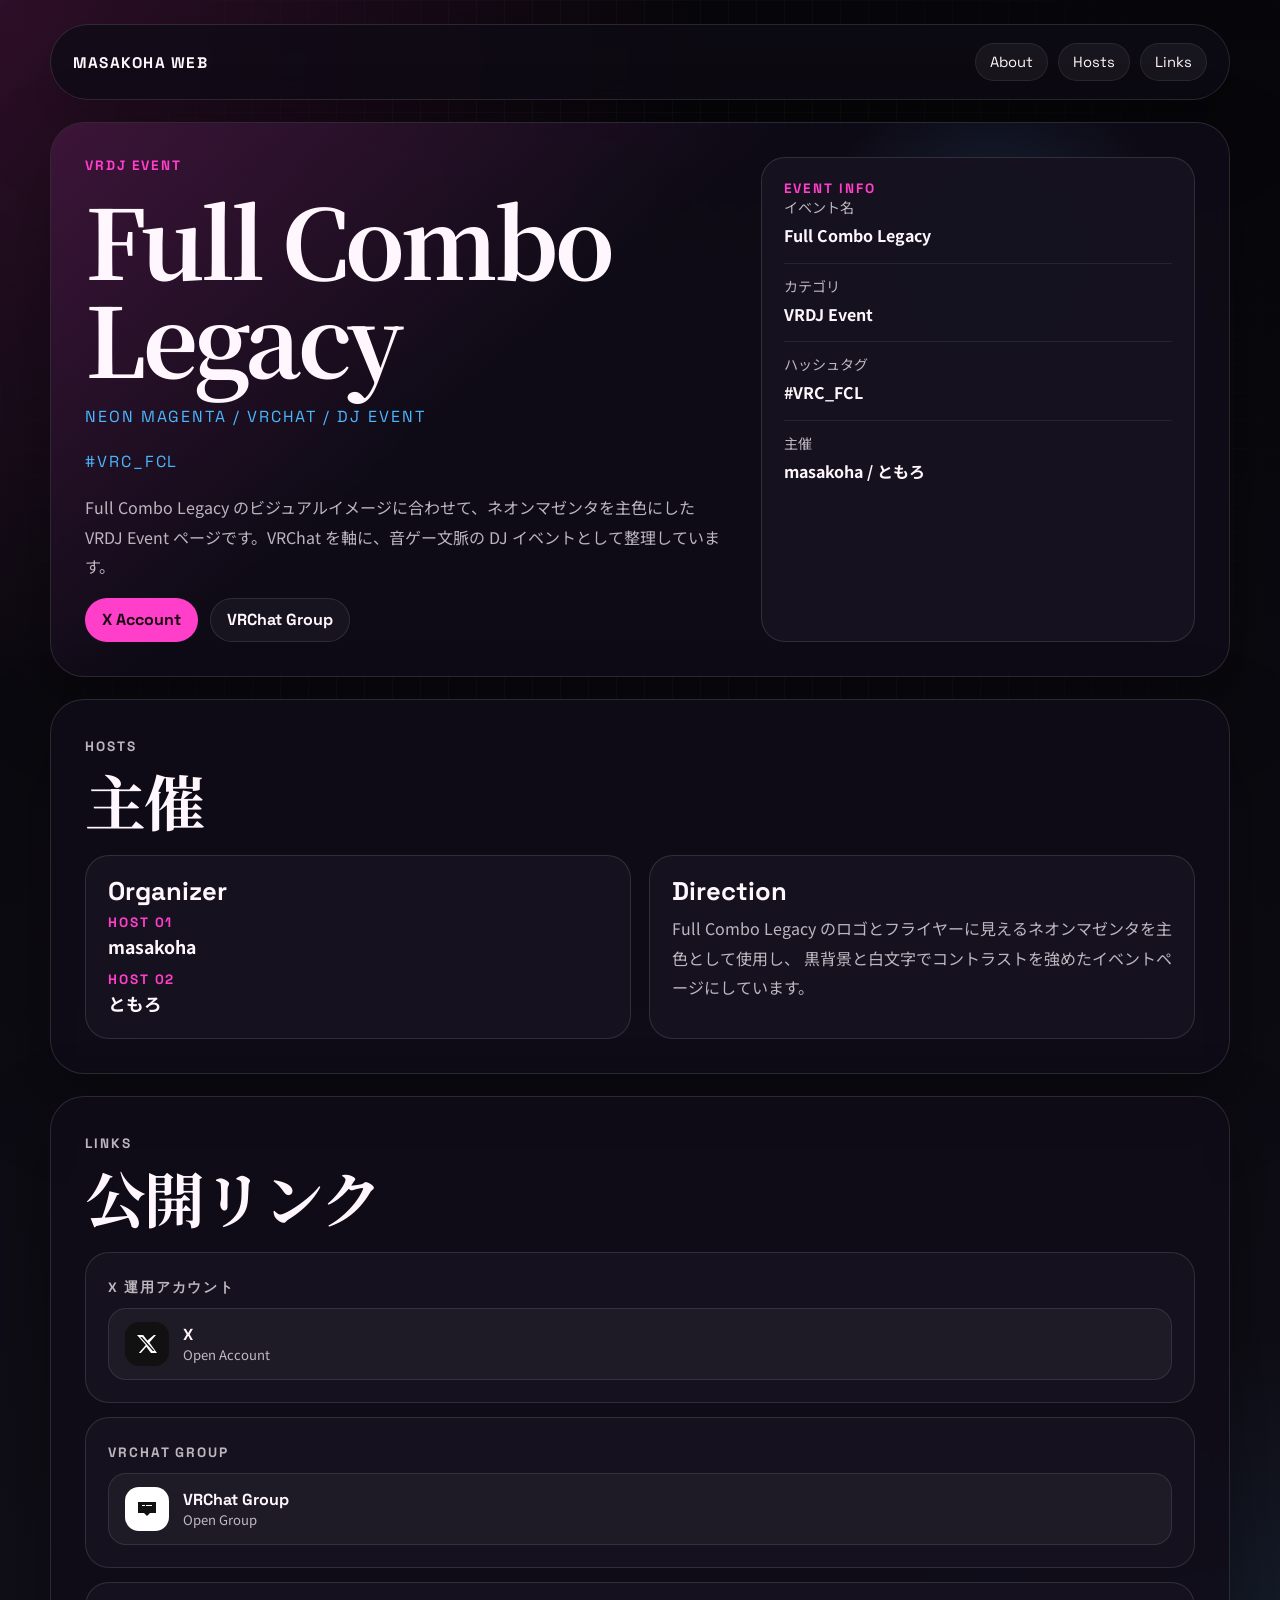
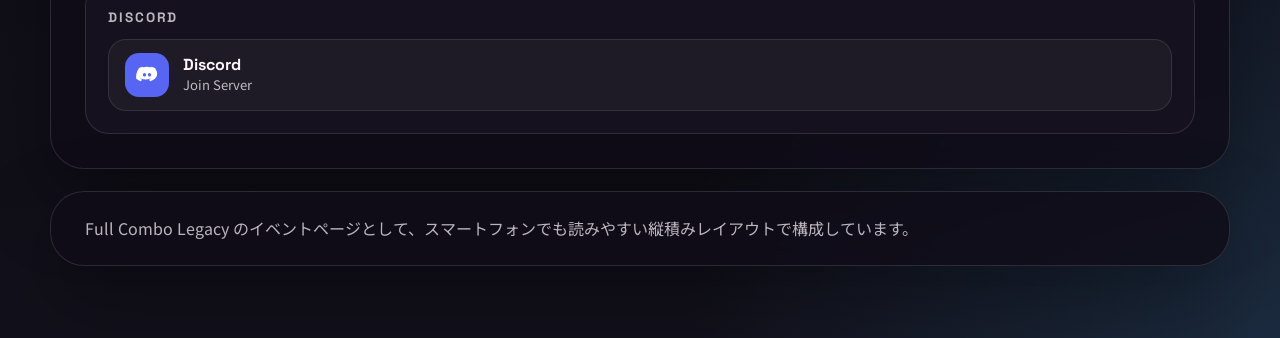
==== full-combo-legacy.html @ d2c26dcf "Polish link buttons and rename event page" ====
<!DOCTYPE html>
<html lang="ja">
  <head>
    <meta charset="UTF-8" />
    <meta name="viewport" content="width=device-width, initial-scale=1.0" />
    <title>VRDJ Event | Full Combo Legacy</title>
    <meta
      name="description"
      content="VRDJ Event / Full Combo Legacy の紹介ページ。X運用アカウント、VRChat Group、主催情報を掲載しています。"
    />
    <link rel="preconnect" href="https://fonts.googleapis.com" />
    <link rel="preconnect" href="https://fonts.gstatic.com" crossorigin />
    <link
      href="https://fonts.googleapis.com/css2?family=Space+Grotesk:wght@400;500;700&family=Noto+Serif+JP:wght@500;700&family=Noto+Sans+JP:wght@400;500;700&display=swap"
      rel="stylesheet"
    />
    <script>
      document.documentElement.classList.add("js-motion");
    </script>
    <link rel="stylesheet" href="./events.css" />
  </head>
  <body>
    <div class="page-shell">
      <header class="topbar reveal">
        <a class="brand" href="./index.html">Masakoha Web</a>
        <nav class="topnav" aria-label="Page navigation">
          <a href="#about">About</a>
          <a href="#hosts">Hosts</a>
          <a href="#links">Links</a>
        </nav>
      </header>

      <main>
        <section class="hero reveal" id="about">
          <div class="hero-copy">
            <p class="eyebrow">VRDJ Event</p>
            <h1>Full Combo<br />Legacy</h1>
            <p class="hero-subtitle">Neon Magenta / VRChat / DJ Event</p>
            <p class="hero-subtitle">#VRC_FCL</p>
            <p class="hero-text">
              Full Combo Legacy のビジュアルイメージに合わせて、ネオンマゼンタを主色にした
              VRDJ Event ページです。VRChat を軸に、音ゲー文脈の DJ イベントとして整理しています。
            </p>
            <div class="hero-actions">
              <a class="action-link primary" href="https://x.com/full_combo_leg" target="_blank" rel="noreferrer">
                X Account
              </a>
              <a
                class="action-link"
                href="https://vrchat.com/home/group/grp_78d74400-0587-4258-ba05-3bafa2296bab"
                target="_blank"
                rel="noreferrer"
              >
                VRChat Group
              </a>
            </div>
          </div>

          <aside class="hero-side">
            <article class="meta-card">
              <p class="meta-label">Event Info</p>
              <div class="meta-grid">
                <div class="meta-item">
                  <span>イベント名</span>
                  <strong>Full Combo Legacy</strong>
                </div>
                <div class="meta-item">
                  <span>カテゴリ</span>
                  <strong>VRDJ Event</strong>
                </div>
                <div class="meta-item">
                  <span>ハッシュタグ</span>
                  <strong>#VRC_FCL</strong>
                </div>
                <div class="meta-item">
                  <span>主催</span>
                  <strong>masakoha / ともろ</strong>
                </div>
              </div>
            </article>
          </aside>
        </section>

        <section class="section reveal" id="hosts">
          <div class="section-head">
            <p class="eyebrow">Hosts</p>
            <h2>主催</h2>
          </div>
          <div class="two-column">
            <article class="host-card">
              <h3>Organizer</h3>
              <ul class="host-list">
                <li>
                  <span class="list-label">Host 01</span>
                  <strong>masakoha</strong>
                </li>
                <li>
                  <span class="list-label">Host 02</span>
                  <strong>ともろ</strong>
                </li>
              </ul>
            </article>
            <article class="info-card">
              <h3>Direction</h3>
              <p>
                Full Combo Legacy のロゴとフライヤーに見えるネオンマゼンタを主色として使用し、
                黒背景と白文字でコントラストを強めたイベントページにしています。
              </p>
            </article>
          </div>
        </section>

        <section class="section reveal" id="links">
          <div class="section-head">
            <p class="eyebrow">Links</p>
            <h2>公開リンク</h2>
          </div>
            <div class="link-list">
              <article class="link-card">
                <p class="link-label">X 運用アカウント</p>
                <a class="service-button dark-button" href="https://x.com/full_combo_leg" target="_blank" rel="noreferrer">
                  <span class="service-mark logo-x" aria-hidden="true">
                    <svg viewBox="0 0 24 24"><path d="M18.9 3H21l-6.55 7.49L22 21h-6l-4.7-6.15L5.9 21H3.8l7-8.01L2 3h6.15l4.24 5.6L18.9 3zm-1.05 16h1.66L7.05 4.9H5.26L17.85 19z"/></svg>
                  </span>
                  <span class="service-copy"><strong>X</strong><span>Open Account</span></span>
                </a>
              </article>
              <article class="link-card">
                <p class="link-label">VRChat Group</p>
                <a
                  class="service-button dark-button"
                  href="https://vrchat.com/home/group/grp_78d74400-0587-4258-ba05-3bafa2296bab"
                  target="_blank"
                  rel="noreferrer"
                >
                  <span class="service-mark logo-vrchat" aria-hidden="true">
                    <svg viewBox="0 0 24 24"><path d="M3 5h18v11h-6l-3 3-3-3H3V5zm4 4h3V8H7zm4 0h6V8h-6z"/></svg>
                  </span>
                  <span class="service-copy"><strong>VRChat Group</strong><span>Open Group</span></span>
                </a>
              </article>
              <article class="link-card">
                <p class="link-label">Discord</p>
                <a class="service-button dark-button" href="https://discord.gg/qN9Nvzt9Uy" target="_blank" rel="noreferrer">
                  <span class="service-mark logo-discord" aria-hidden="true">
                    <svg viewBox="0 0 24 24"><path d="M20 5a16 16 0 0 0-4-1.25l-.2.4a13.8 13.8 0 0 1 3.3 1.2 11.8 11.8 0 0 0-3.8-1.15 14 14 0 0 0-6.6 0A11.8 11.8 0 0 0 4.9 5.35a13.8 13.8 0 0 1 3.3-1.2L8 3.75A16 16 0 0 0 4 5c-2.5 3.7-3.2 7.3-2.8 10.8A16.2 16.2 0 0 0 6 18.2l1-1.6a10.4 10.4 0 0 1-1.6-.8l.4-.3c3.1 1.45 6.5 1.45 9.5 0l.4.3a10.4 10.4 0 0 1-1.6.8l1 1.6a16.2 16.2 0 0 0 4.8-2.4C23.3 12.3 22.5 8.7 20 5zM9.5 13.5c-.9 0-1.6-.8-1.6-1.8s.7-1.8 1.6-1.8c.9 0 1.6.8 1.6 1.8s-.7 1.8-1.6 1.8zm5 0c-.9 0-1.6-.8-1.6-1.8s.7-1.8 1.6-1.8c.9 0 1.6.8 1.6 1.8s-.7 1.8-1.6 1.8z"/></svg>
                  </span>
                  <span class="service-copy"><strong>Discord</strong><span>Join Server</span></span>
                </a>
              </article>
            </div>
        </section>
      </main>

      <footer class="footer reveal">
        <p>Full Combo Legacy のイベントページとして、スマートフォンでも読みやすい縦積みレイアウトで構成しています。</p>
      </footer>
    </div>

    <script src="./script.js"></script>
  </body>
</html>
---- events.css ----
:root {
  --bg: #07060a;
  --bg-soft: #12101a;
  --surface: rgba(16, 13, 24, 0.84);
  --surface-strong: rgba(22, 18, 32, 0.96);
  --ink: #fff7fd;
  --muted: rgba(255, 247, 253, 0.72);
  --line: rgba(255, 255, 255, 0.12);
  --accent: #ff3ec9;
  --accent-soft: rgba(255, 62, 201, 0.16);
  --accent-second: #4ab8ff;
  --shadow: 0 30px 80px rgba(0, 0, 0, 0.35);
  --radius-xl: 34px;
  --radius-lg: 24px;
  --radius-md: 16px;
}

body.sync-theme {
  --bg: #0b0b10;
  --bg-soft: #15151d;
  --surface: rgba(22, 22, 30, 0.86);
  --surface-strong: rgba(28, 28, 38, 0.96);
  --ink: #fffdfd;
  --muted: rgba(255, 253, 253, 0.74);
  --line: rgba(255, 255, 255, 0.1);
  --accent: #7b7dff;
  --accent-soft: rgba(123, 125, 255, 0.16);
  --accent-second: #5de6d2;
}

* {
  box-sizing: border-box;
}

html {
  scroll-behavior: smooth;
}

body {
  margin: 0;
  min-height: 100vh;
  font-family: "Noto Sans JP", sans-serif;
  color: var(--ink);
  background:
    radial-gradient(circle at top left, var(--accent-soft), transparent 30%),
    radial-gradient(circle at bottom right, color-mix(in srgb, var(--accent-second) 16%, transparent), transparent 26%),
    linear-gradient(180deg, var(--bg), var(--bg-soft));
}

body::before {
  content: "";
  position: fixed;
  inset: 0;
  background:
    linear-gradient(rgba(255, 255, 255, 0.03) 1px, transparent 1px),
    linear-gradient(90deg, rgba(255, 255, 255, 0.03) 1px, transparent 1px);
  background-size: 28px 28px;
  mask-image: radial-gradient(circle at center, black 48%, transparent 92%);
  pointer-events: none;
}

a {
  color: inherit;
}

.page-shell {
  width: min(1180px, calc(100% - 32px));
  margin: 0 auto;
  padding: 24px 0 72px;
}

.js-motion .reveal {
  opacity: 0;
  transform: translateY(28px);
  transition:
    opacity 700ms ease,
    transform 700ms ease;
}

.js-motion .reveal.is-visible {
  opacity: 1;
  transform: translateY(0);
}

.topbar,
.hero,
.section,
.footer {
  border: 1px solid var(--line);
  box-shadow: var(--shadow);
}

.topbar {
  display: flex;
  align-items: center;
  justify-content: space-between;
  gap: 16px;
  padding: 18px 22px;
  border-radius: 999px;
  background: rgba(14, 12, 21, 0.74);
  backdrop-filter: blur(14px);
}

.brand,
.topnav a,
.eyebrow,
.meta-label,
.link-label,
.list-label {
  font-family: "Space Grotesk", sans-serif;
}

.brand {
  text-decoration: none;
  font-size: 0.96rem;
  font-weight: 700;
  letter-spacing: 0.08em;
  text-transform: uppercase;
}

.topnav {
  display: flex;
  flex-wrap: wrap;
  gap: 10px;
}

.topnav a {
  display: inline-flex;
  align-items: center;
  min-height: 38px;
  padding: 8px 14px;
  border-radius: 999px;
  border: 1px solid rgba(255, 255, 255, 0.08);
  background: rgba(255, 255, 255, 0.05);
  text-decoration: none;
  font-size: 0.92rem;
}

main {
  margin-top: 22px;
  display: grid;
  gap: 22px;
}

.hero,
.section,
.footer {
  position: relative;
  overflow: hidden;
  padding: 34px;
  border-radius: var(--radius-xl);
  background: var(--surface);
  backdrop-filter: blur(10px);
}

.hero {
  display: grid;
  grid-template-columns: minmax(0, 1.2fr) minmax(300px, 0.8fr);
  gap: 24px;
}

.hero::before {
  content: "";
  position: absolute;
  inset: 0;
  background:
    linear-gradient(140deg, color-mix(in srgb, var(--accent) 18%, transparent), transparent 40%),
    radial-gradient(circle at 80% 25%, color-mix(in srgb, var(--accent-second) 16%, transparent), transparent 18%);
  pointer-events: none;
}

.hero-copy,
.hero-side {
  position: relative;
  z-index: 1;
}

.hero-copy {
  display: grid;
  gap: 16px;
  align-content: center;
}

.eyebrow,
.meta-label,
.link-label,
.list-label {
  margin: 0;
  color: var(--accent);
  font-size: 0.85rem;
  font-weight: 700;
  letter-spacing: 0.14em;
  text-transform: uppercase;
}

h1,
h2,
h3 {
  margin: 0;
  line-height: 1.02;
}

h1,
h2 {
  font-family: "Noto Serif JP", serif;
  font-weight: 700;
}

h3 {
  font-family: "Space Grotesk", sans-serif;
  font-weight: 700;
}

h1 {
  font-size: clamp(3rem, 9vw, 6rem);
  letter-spacing: -0.04em;
}

h2 {
  font-size: clamp(2rem, 4.8vw, 3.8rem);
  letter-spacing: -0.03em;
}

h3 {
  font-size: clamp(1.2rem, 2vw, 1.6rem);
}

.hero-subtitle,
.hero-text,
.meta-card strong,
.section p,
.link-card a,
.footer p,
.placeholder-text {
  margin: 0;
  line-height: 1.85;
}

.hero-subtitle {
  font-family: "Space Grotesk", sans-serif;
  font-size: 1rem;
  color: var(--accent-second);
  letter-spacing: 0.12em;
  text-transform: uppercase;
}

.hero-text,
.section p,
.footer p,
.placeholder-text {
  color: var(--muted);
}

.hero-side {
  display: grid;
  gap: 16px;
}

.meta-card,
.info-card,
.link-card,
.placeholder-card,
.host-card {
  padding: 22px;
  border-radius: var(--radius-lg);
  border: 1px solid var(--line);
  background: var(--surface-strong);
}

.meta-grid {
  display: grid;
  gap: 12px;
}

.meta-item {
  display: grid;
  gap: 4px;
  padding-top: 12px;
  border-top: 1px solid rgba(255, 255, 255, 0.08);
}

.meta-item:first-child {
  padding-top: 0;
  border-top: 0;
}

.meta-item span {
  color: var(--muted);
  font-size: 0.88rem;
}

.hero-actions {
  display: flex;
  flex-wrap: wrap;
  gap: 12px;
}

.action-link {
  display: inline-flex;
  align-items: center;
  justify-content: center;
  min-height: 44px;
  padding: 10px 16px;
  border-radius: 999px;
  border: 1px solid rgba(255, 255, 255, 0.1);
  background: rgba(255, 255, 255, 0.04);
  text-decoration: none;
  font-family: "Space Grotesk", sans-serif;
  font-weight: 700;
}

.action-link.primary {
  background: var(--accent);
  border-color: transparent;
  color: #180710;
}

.section {
  display: grid;
  gap: 24px;
}

.section-head {
  display: grid;
  gap: 10px;
}

.two-column {
  display: grid;
  grid-template-columns: repeat(2, minmax(0, 1fr));
  gap: 18px;
}

.info-card h3,
.host-card h3,
.placeholder-card h3 {
  margin-bottom: 10px;
}

.host-list {
  margin: 0;
  padding: 0;
  list-style: none;
  display: grid;
  gap: 12px;
}

.host-list li {
  display: grid;
  gap: 3px;
}

.host-list strong {
  font-size: 1.1rem;
}

.link-list {
  display: grid;
  gap: 14px;
}

.link-card {
  display: grid;
  gap: 8px;
}

.link-card a {
  text-decoration: none;
  color: var(--ink);
}

.service-button {
  display: inline-flex;
  align-items: center;
  gap: 14px;
  width: 100%;
  min-height: 72px;
  padding: 12px 16px;
  border-radius: 18px;
  border: 1px solid rgba(255, 255, 255, 0.1);
  background: rgba(255, 255, 255, 0.04);
  transition:
    transform 180ms ease,
    border-color 180ms ease,
    background-color 180ms ease;
}

.service-button:hover {
  transform: translateY(-2px);
  border-color: rgba(255, 255, 255, 0.18);
  background: rgba(255, 255, 255, 0.08);
}

.dark-button {
  color: var(--ink);
}

.service-mark {
  display: grid;
  place-items: center;
  width: 44px;
  height: 44px;
  border-radius: 14px;
  background: #fff;
  color: #111;
  flex: 0 0 auto;
}

.service-mark svg {
  width: 24px;
  height: 24px;
  fill: currentColor;
}

.service-copy {
  display: grid;
  gap: 2px;
}

.service-copy strong {
  font-family: "Space Grotesk", sans-serif;
  font-size: 1rem;
  line-height: 1.2;
}

.service-copy span {
  font-size: 0.82rem;
  color: var(--muted);
  line-height: 1.35;
}

.logo-x {
  background: #111;
  color: #fff;
}

.logo-discord {
  background: #5865f2;
  color: #fff;
}

.logo-vrchat {
  background: #ffffff;
  color: #111;
}

.sync-stack {
  display: grid;
  gap: 18px;
}

.placeholder-card {
  background:
    linear-gradient(145deg, rgba(123, 125, 255, 0.16), rgba(28, 28, 38, 0.96));
}

.footer {
  margin-top: 22px;
  padding-top: 22px;
  padding-bottom: 22px;
}

@media (max-width: 980px) {
  .page-shell {
    width: min(100% - 20px, 1180px);
    padding-top: 18px;
  }

  .hero,
  .two-column {
    grid-template-columns: 1fr;
  }
}

@media (max-width: 720px) {
  .topbar {
    flex-direction: column;
    align-items: stretch;
    border-radius: 26px;
  }

  .topnav {
    justify-content: space-between;
  }

  .topnav a {
    flex: 1 1 calc(33.333% - 8px);
    justify-content: center;
  }

  .hero,
  .section,
  .footer {
    padding: 24px 20px;
    border-radius: 24px;
  }

  h1 {
    font-size: clamp(2.6rem, 17vw, 4.4rem);
  }

  h2 {
    font-size: clamp(1.8rem, 10vw, 2.8rem);
  }

  .hero-actions {
    flex-direction: column;
  }

  .action-link {
    width: 100%;
  }
}
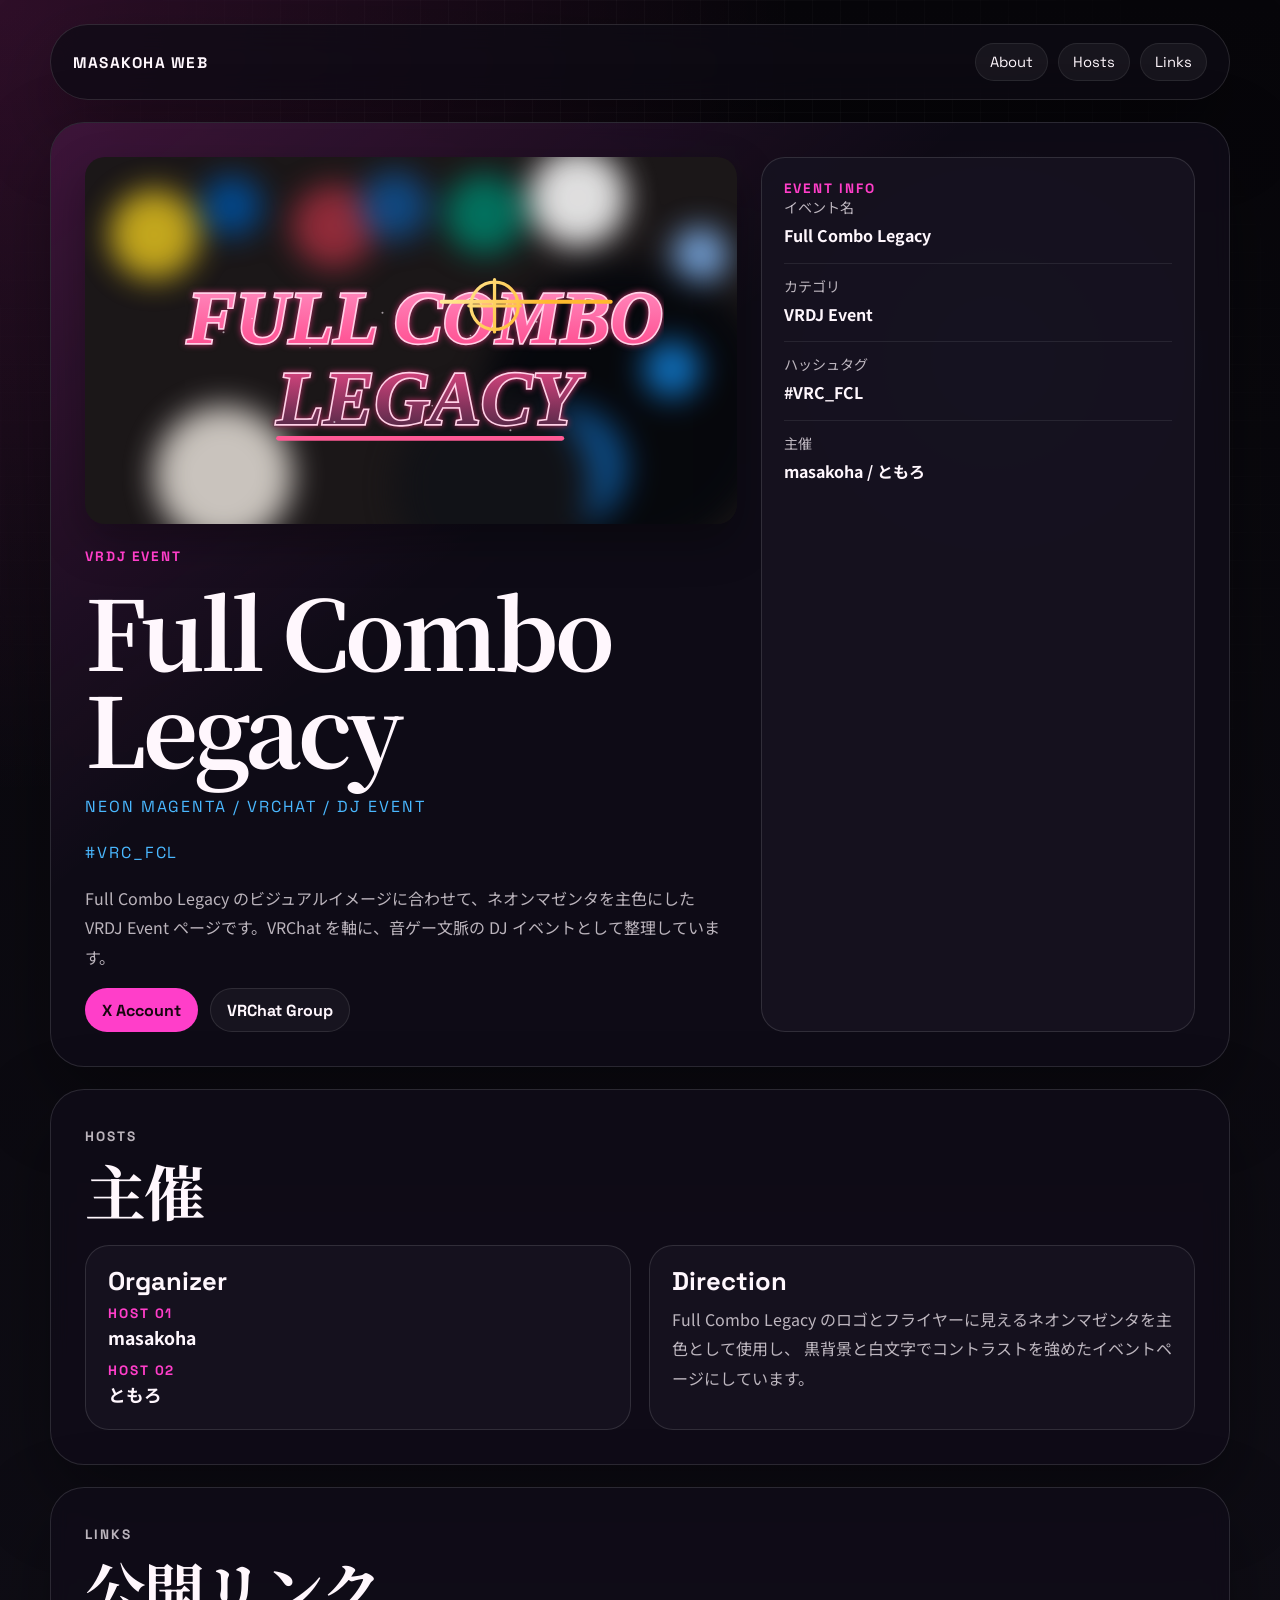
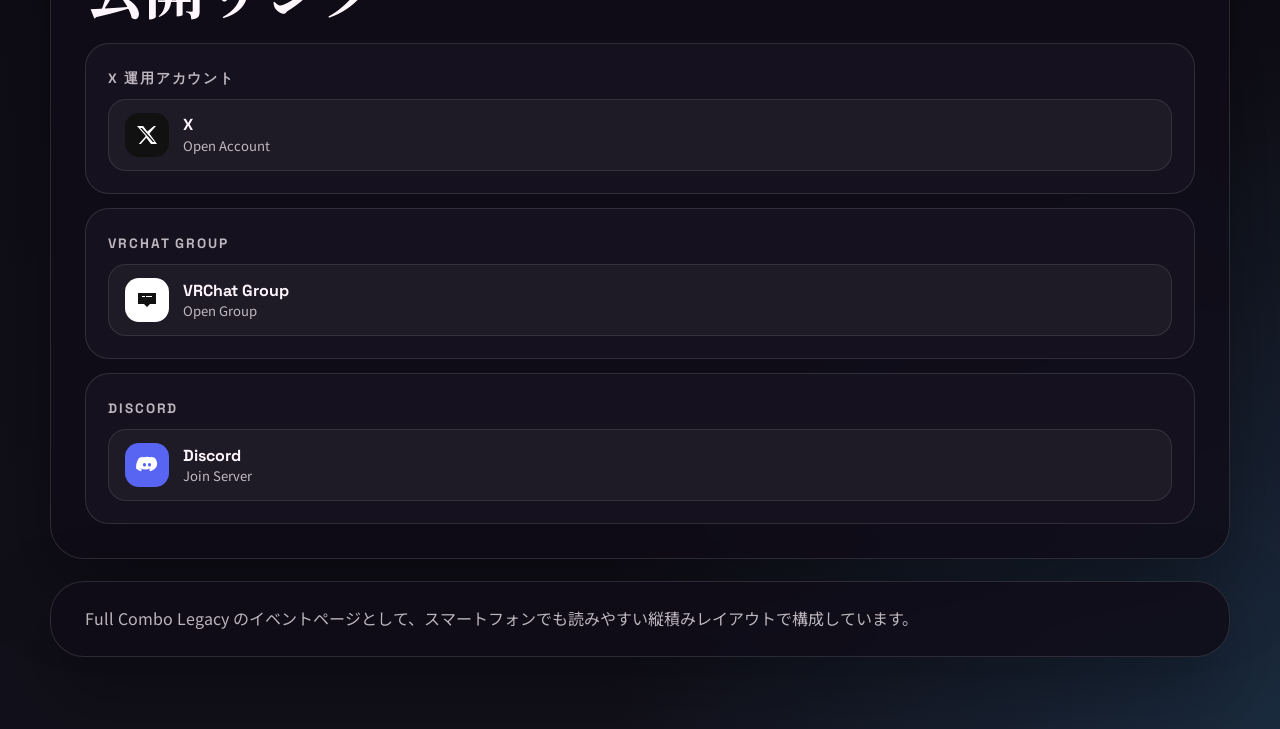
==== commit a2ef3026: "Add branded header assets and favicons" ====
--- a/full-combo-legacy.html
+++ b/full-combo-legacy.html
@@ -8,6 +8,7 @@
       name="description"
       content="VRDJ Event / Full Combo Legacy の紹介ページ。X運用アカウント、VRChat Group、主催情報を掲載しています。"
     />
+    <link rel="icon" type="image/svg+xml" href="./assets/masakoha-icon.svg" />
     <link rel="preconnect" href="https://fonts.googleapis.com" />
     <link rel="preconnect" href="https://fonts.gstatic.com" crossorigin />
     <link
@@ -33,6 +34,13 @@
       <main>
         <section class="hero reveal" id="about">
           <div class="hero-copy">
+            <div class="hero-banner-wrap">
+              <img
+                class="hero-banner"
+                src="./assets/full-combo-legacy-header.svg"
+                alt="Full Combo Legacy header image"
+              />
+            </div>
             <p class="eyebrow">VRDJ Event</p>
             <h1>Full Combo<br />Legacy</h1>
             <p class="hero-subtitle">Neon Magenta / VRChat / DJ Event</p>
--- a/events.css
+++ b/events.css
@@ -181,6 +181,18 @@
   align-content: center;
 }
 
+.hero-banner-wrap {
+  margin-bottom: 8px;
+}
+
+.hero-banner {
+  display: block;
+  width: min(100%, 720px);
+  height: auto;
+  border-radius: 20px;
+  box-shadow: 0 18px 44px rgba(0, 0, 0, 0.3);
+}
+
 .eyebrow,
 .meta-label,
 .link-label,
@@ -503,6 +515,11 @@
     font-size: clamp(1.8rem, 10vw, 2.8rem);
   }
 
+  .hero-banner {
+    width: 100%;
+    border-radius: 16px;
+  }
+
   .hero-actions {
     flex-direction: column;
   }
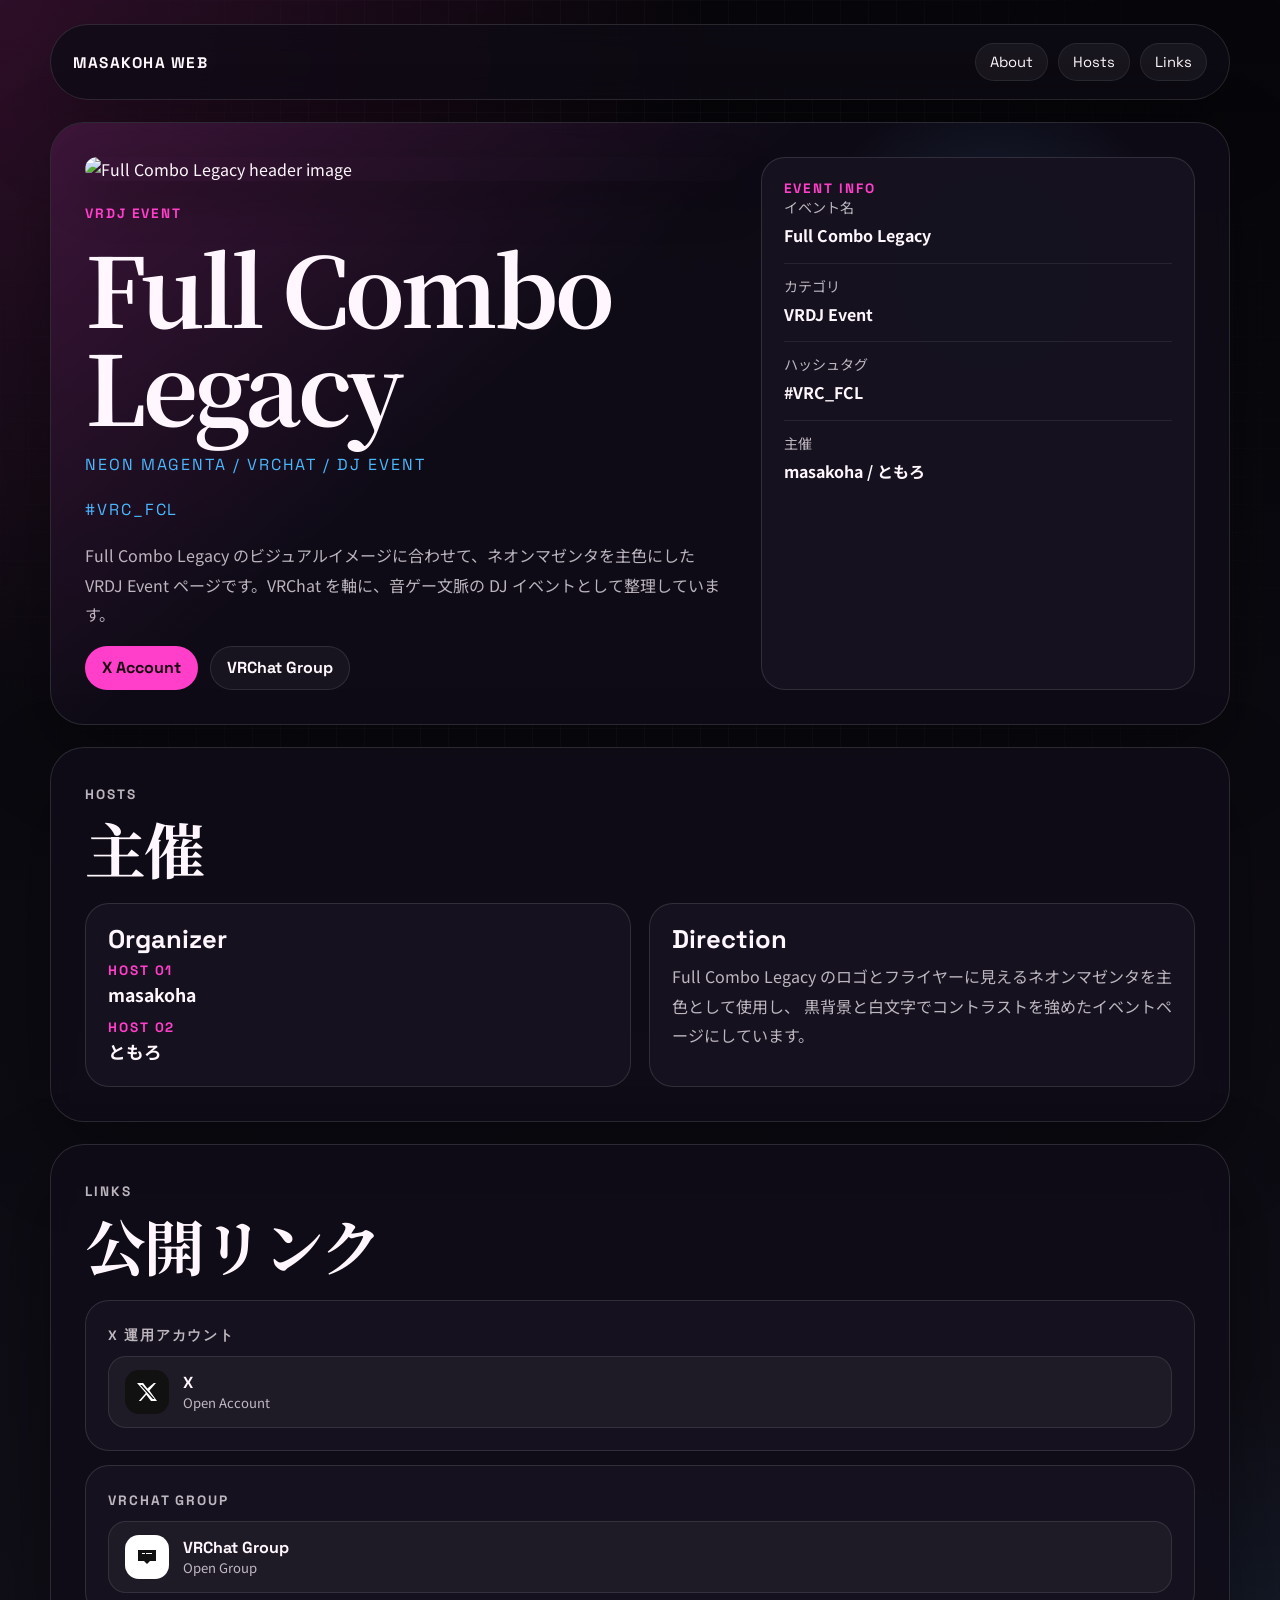
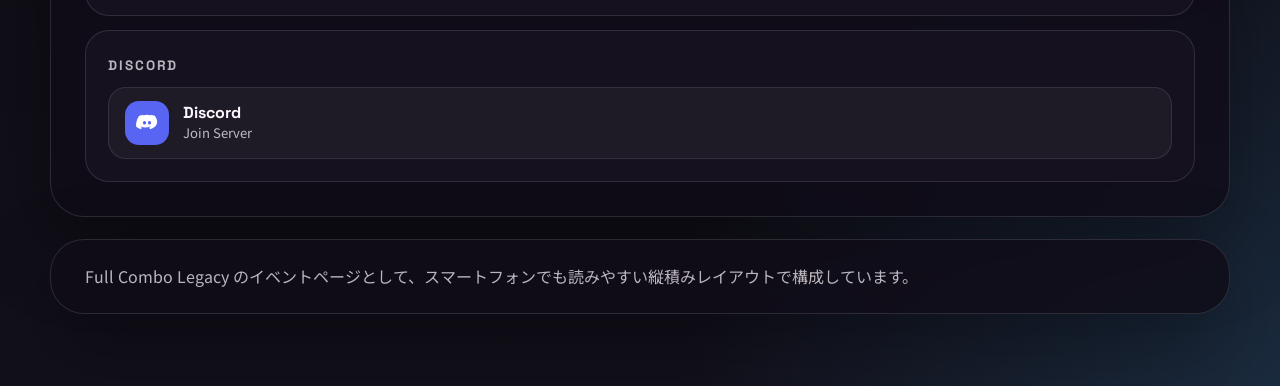
==== commit b5557bc7: "Use LFS-managed image assets for site branding" ====
--- a/full-combo-legacy.html
+++ b/full-combo-legacy.html
@@ -8,7 +8,7 @@
       name="description"
       content="VRDJ Event / Full Combo Legacy の紹介ページ。X運用アカウント、VRChat Group、主催情報を掲載しています。"
     />
-    <link rel="icon" type="image/svg+xml" href="./assets/masakoha-icon.svg" />
+    <link rel="icon" type="image/png" href="./assets/masakoha_icon.png" />
     <link rel="preconnect" href="https://fonts.googleapis.com" />
     <link rel="preconnect" href="https://fonts.gstatic.com" crossorigin />
     <link
@@ -37,7 +37,7 @@
             <div class="hero-banner-wrap">
               <img
                 class="hero-banner"
-                src="./assets/full-combo-legacy-header.svg"
+                src="./assets/full_combo_legacy_header.png"
                 alt="Full Combo Legacy header image"
               />
             </div>
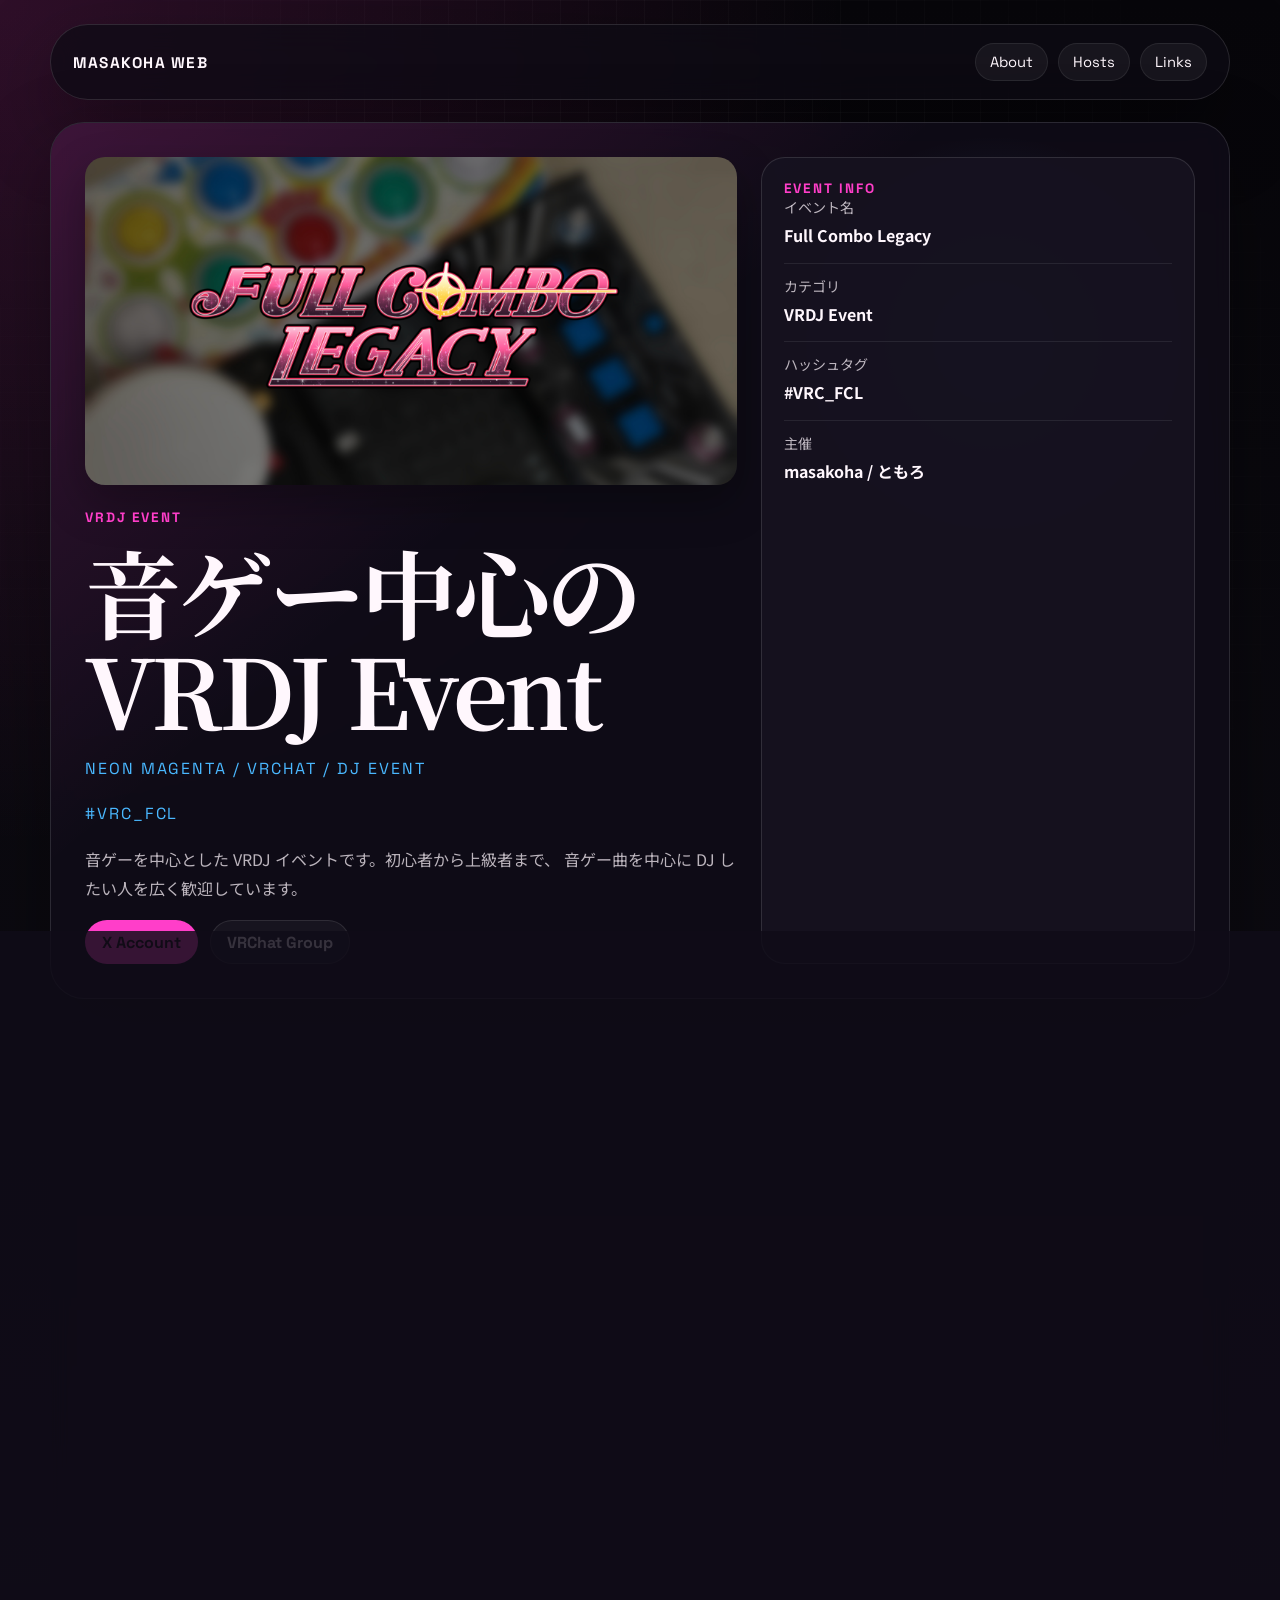
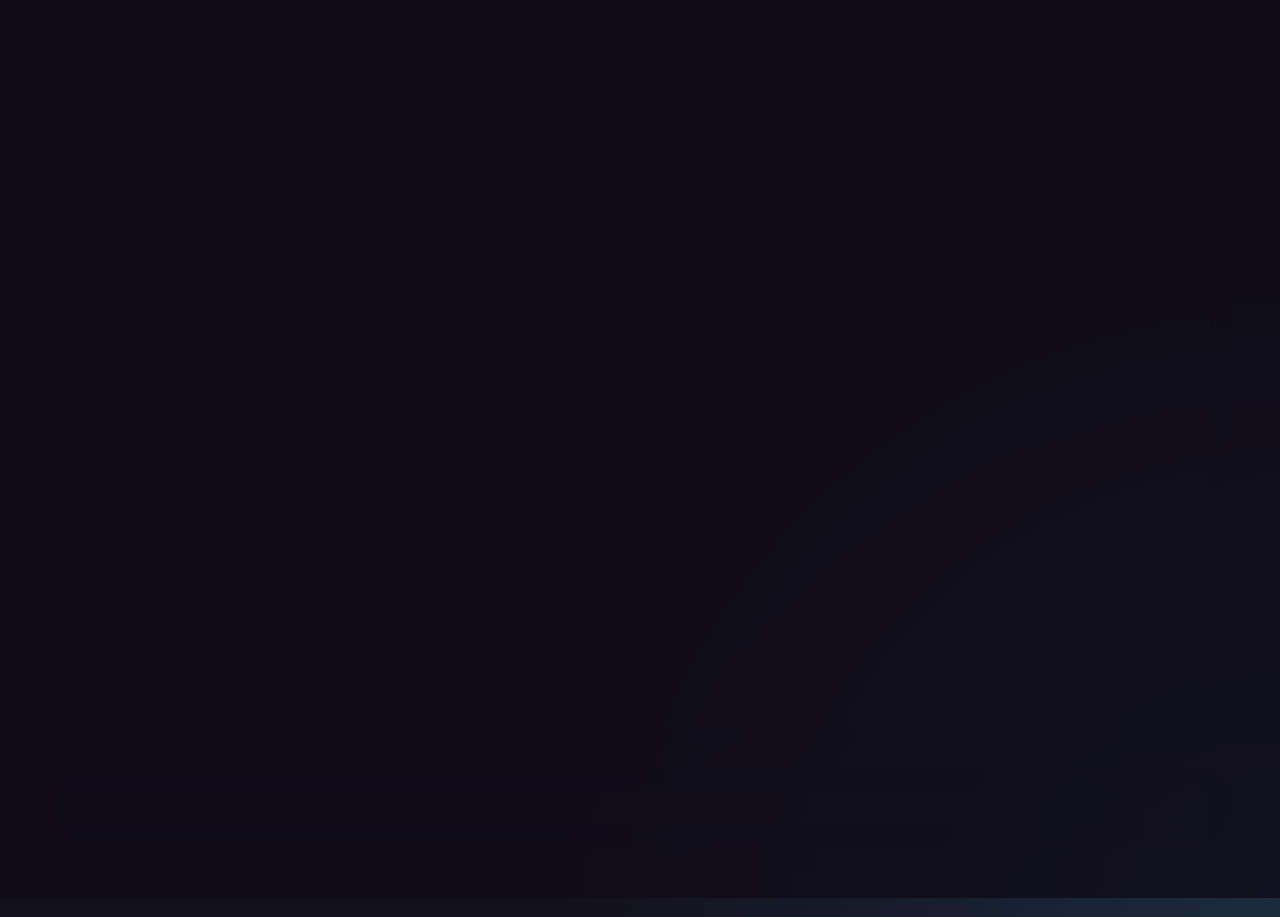
==== commit cb5c8298: "Refine event page hero copy and overview" ====
--- a/full-combo-legacy.html
+++ b/full-combo-legacy.html
@@ -42,12 +42,12 @@
               />
             </div>
             <p class="eyebrow">VRDJ Event</p>
-            <h1>Full Combo<br />Legacy</h1>
+            <h1>音ゲー中心の<br />VRDJ Event</h1>
             <p class="hero-subtitle">Neon Magenta / VRChat / DJ Event</p>
             <p class="hero-subtitle">#VRC_FCL</p>
             <p class="hero-text">
-              Full Combo Legacy のビジュアルイメージに合わせて、ネオンマゼンタを主色にした
-              VRDJ Event ページです。VRChat を軸に、音ゲー文脈の DJ イベントとして整理しています。
+              音ゲーを中心とした VRDJ イベントです。初心者から上級者まで、
+              音ゲー曲を中心に DJ したい人を広く歓迎しています。
             </p>
             <div class="hero-actions">
               <a class="action-link primary" href="https://x.com/full_combo_leg" target="_blank" rel="noreferrer">
@@ -109,11 +109,22 @@
               </ul>
             </article>
             <article class="info-card">
-              <h3>Direction</h3>
-              <p>
-                Full Combo Legacy のロゴとフライヤーに見えるネオンマゼンタを主色として使用し、
-                黒背景と白文字でコントラストを強めたイベントページにしています。
-              </p>
+              <h3>イベント概要</h3>
+              <div class="copy-stack">
+                <p>音ゲーを中心とした VRDJ イベントです。</p>
+                <p>初心者から上級者まで音ゲー曲を中心に DJ したい！という人ガンガンウェルカム！</p>
+                <p>持ち時間:40分</p>
+                <p>条件:MIXで使用する楽曲の過半数以上が音ゲー曲であること</p>
+                <p>■音ゲー曲の定義</p>
+                <ul class="copy-list">
+                  <li>音ゲー曲原曲 Bootleg Remix</li>
+                  <li>商業音ゲーに収録された版権曲の原曲 Bootleg Remix</li>
+                </ul>
+                <ul class="copy-list">
+                  <li>音ゲー曲原曲、Bootleg、Remix</li>
+                  <li>商業音ゲーに収録された版権曲の原曲、Bootleg、Remix</li>
+                </ul>
+              </div>
             </article>
           </div>
         </section>
--- a/events.css
+++ b/events.css
@@ -263,6 +263,20 @@
   color: var(--muted);
 }
 
+.copy-stack {
+  display: grid;
+  gap: 10px;
+}
+
+.copy-list {
+  margin: 0;
+  padding-left: 1.2rem;
+  color: var(--muted);
+  display: grid;
+  gap: 6px;
+  line-height: 1.7;
+}
+
 .hero-side {
   display: grid;
   gap: 16px;
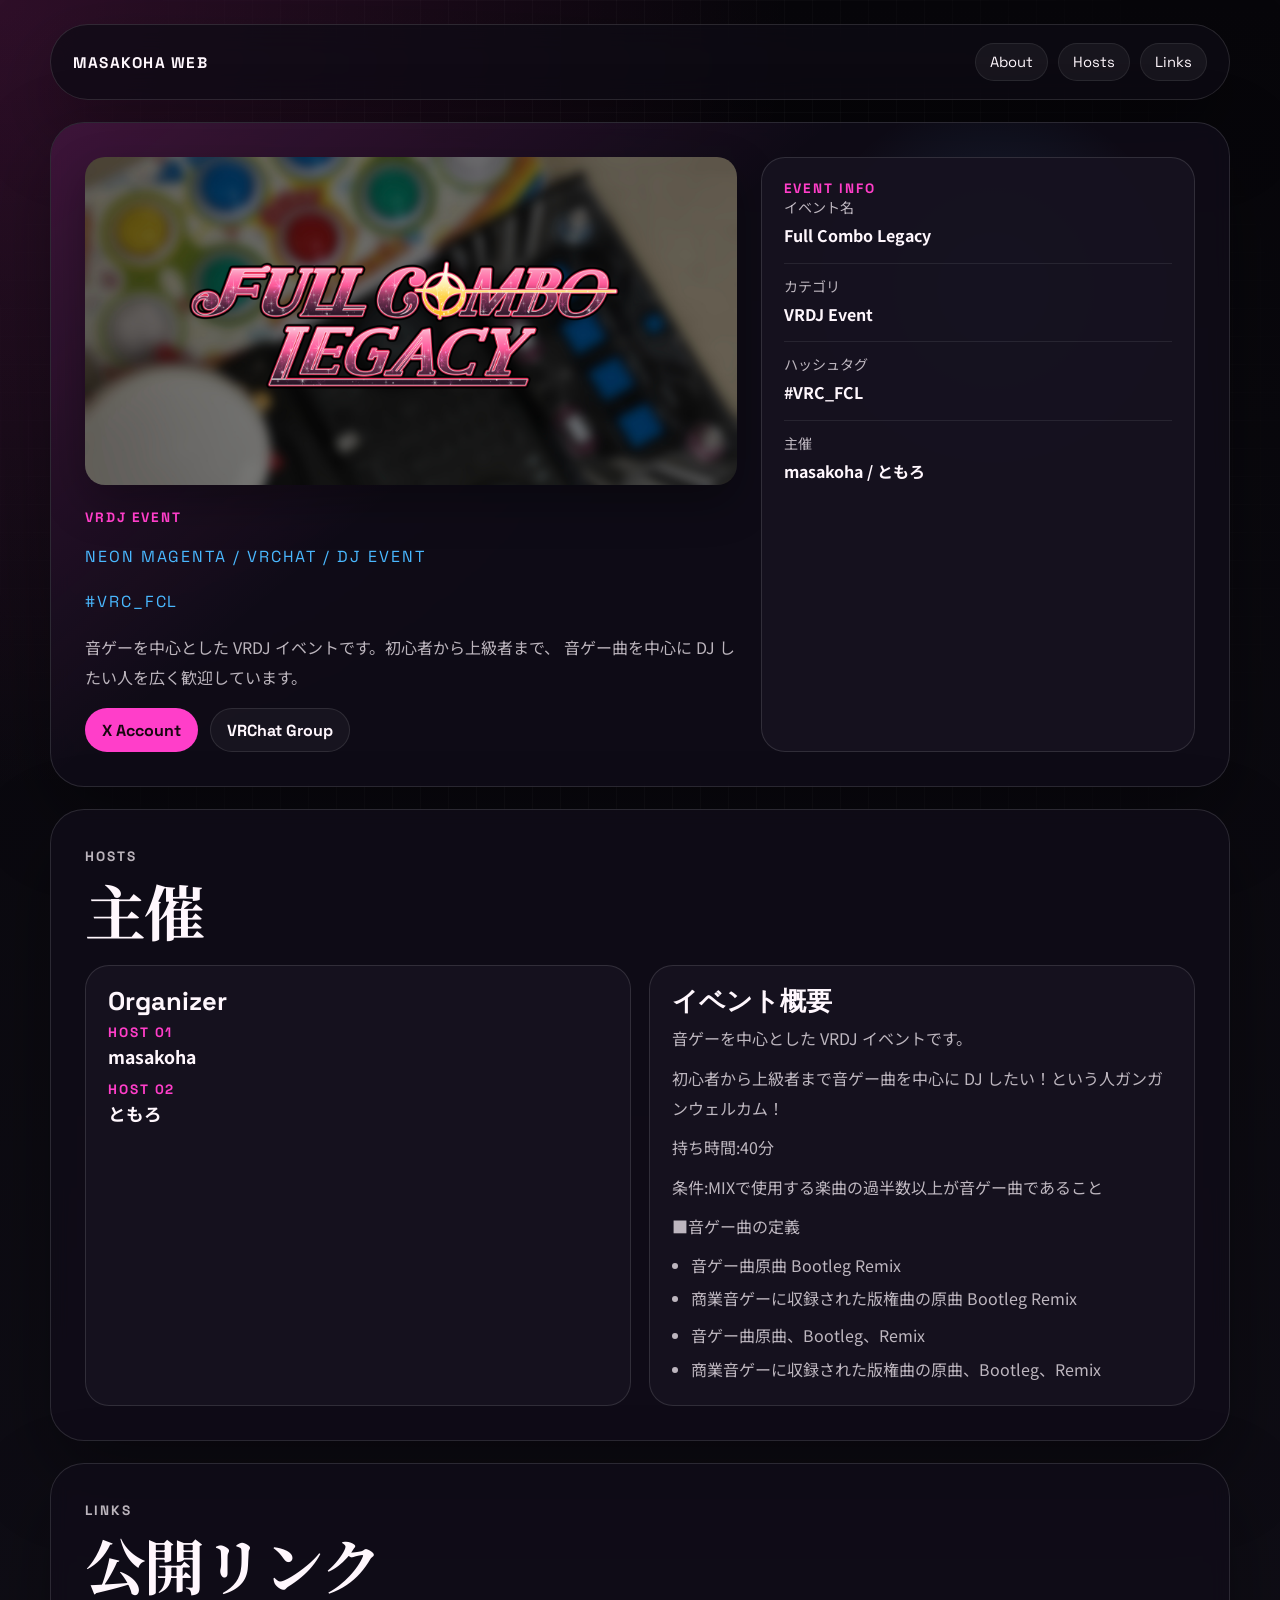
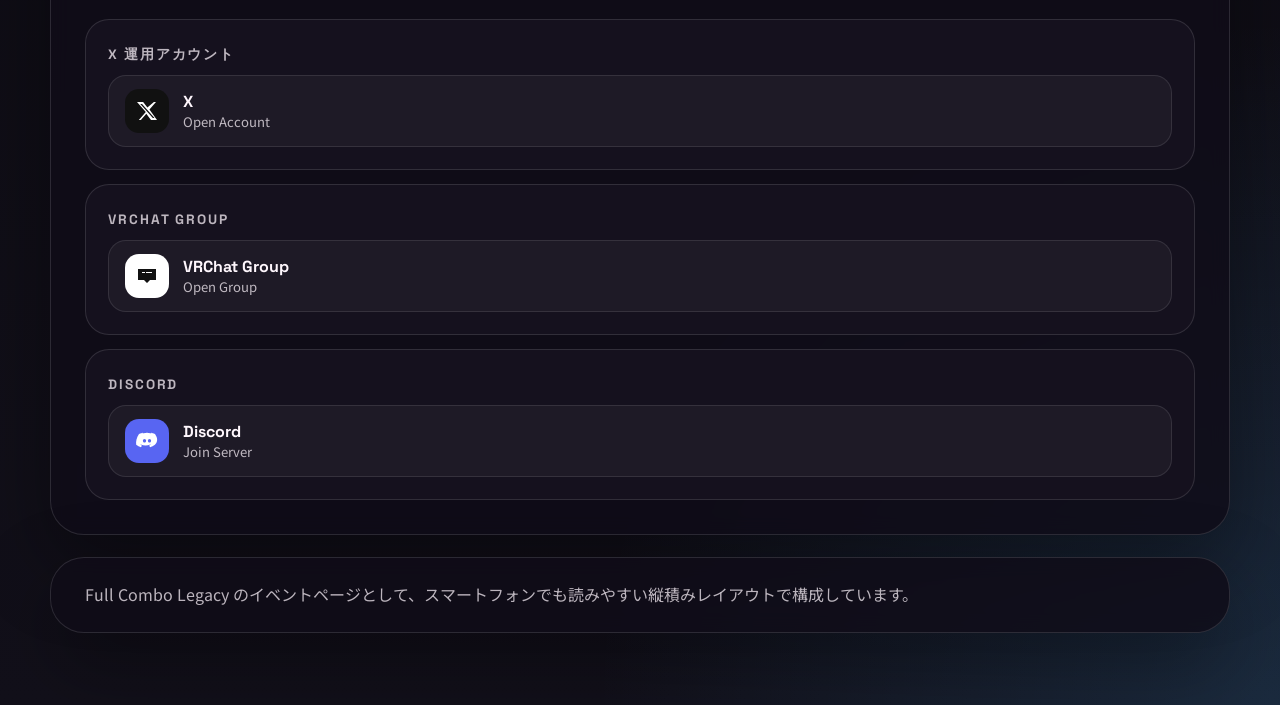
==== commit df51ac9d: "Remove redundant event hero heading" ====
--- a/full-combo-legacy.html
+++ b/full-combo-legacy.html
@@ -42,7 +42,6 @@
               />
             </div>
             <p class="eyebrow">VRDJ Event</p>
-            <h1>音ゲー中心の<br />VRDJ Event</h1>
             <p class="hero-subtitle">Neon Magenta / VRChat / DJ Event</p>
             <p class="hero-subtitle">#VRC_FCL</p>
             <p class="hero-text">
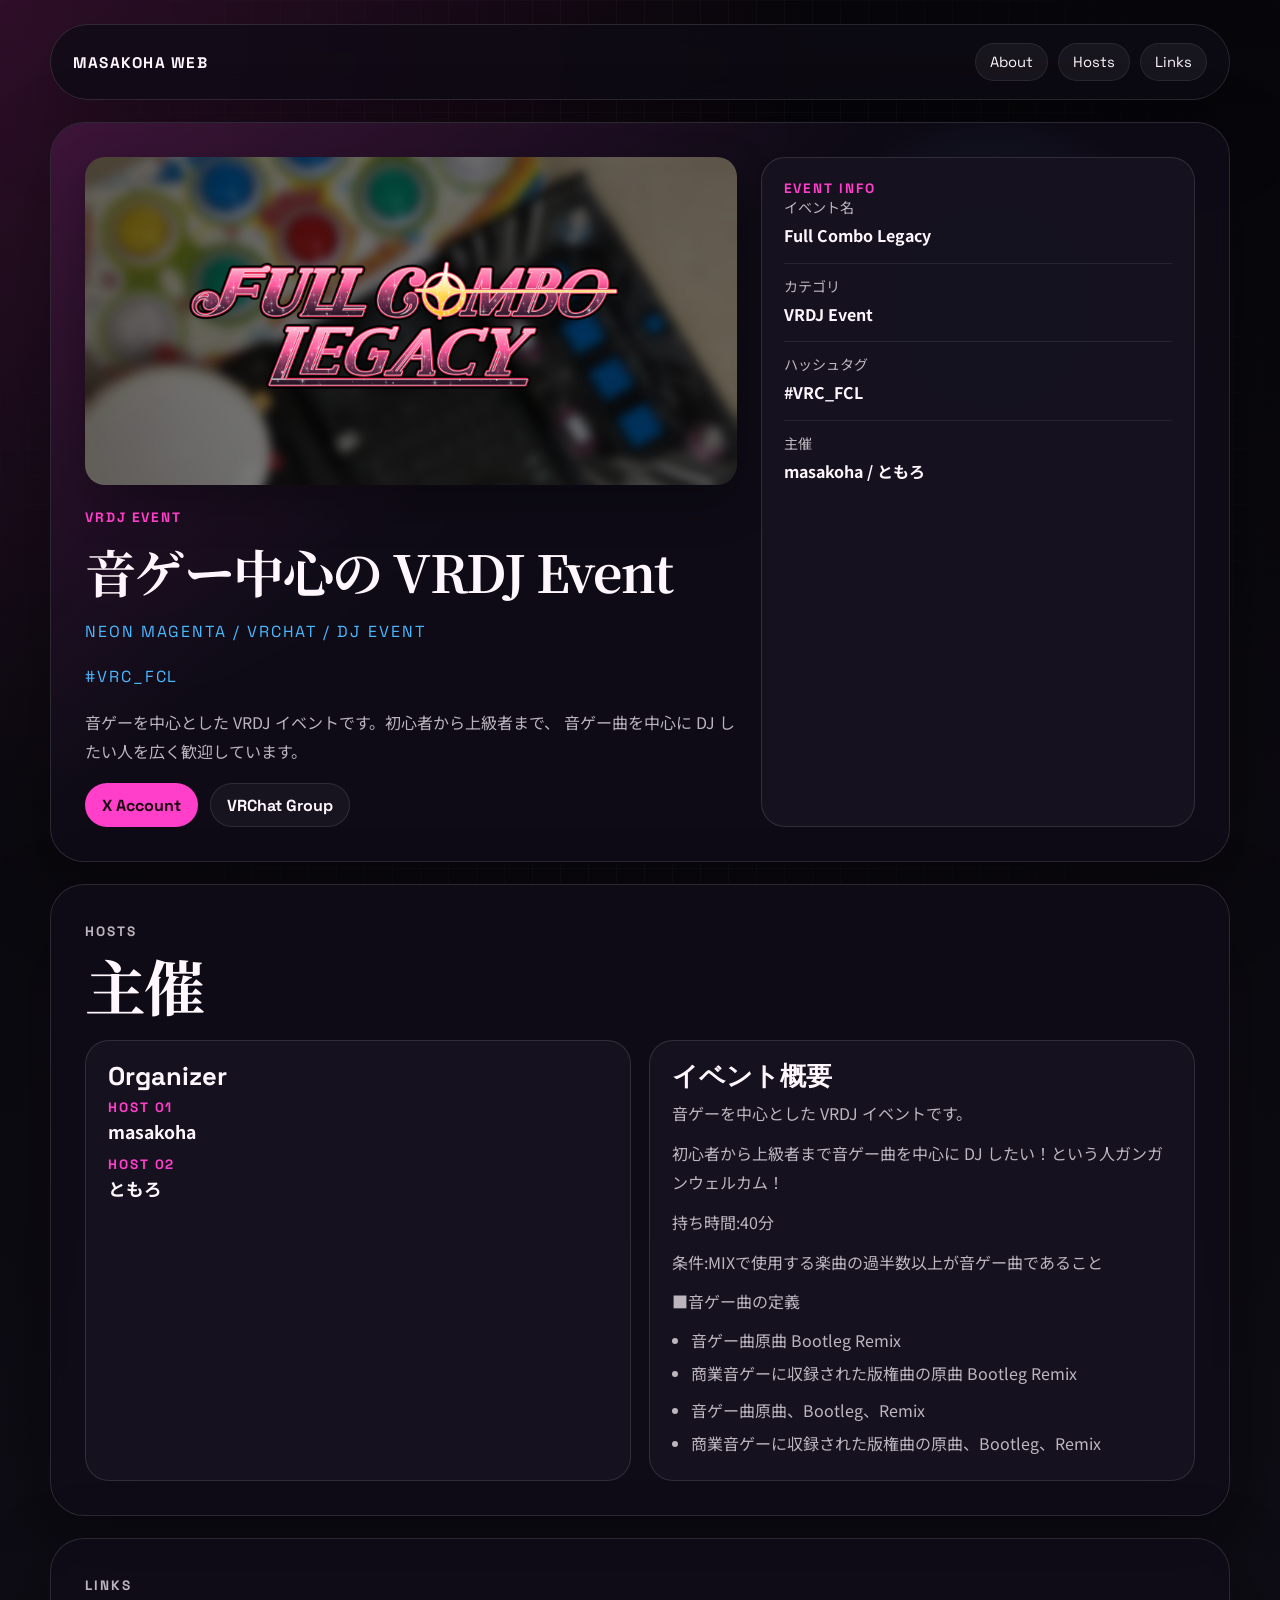
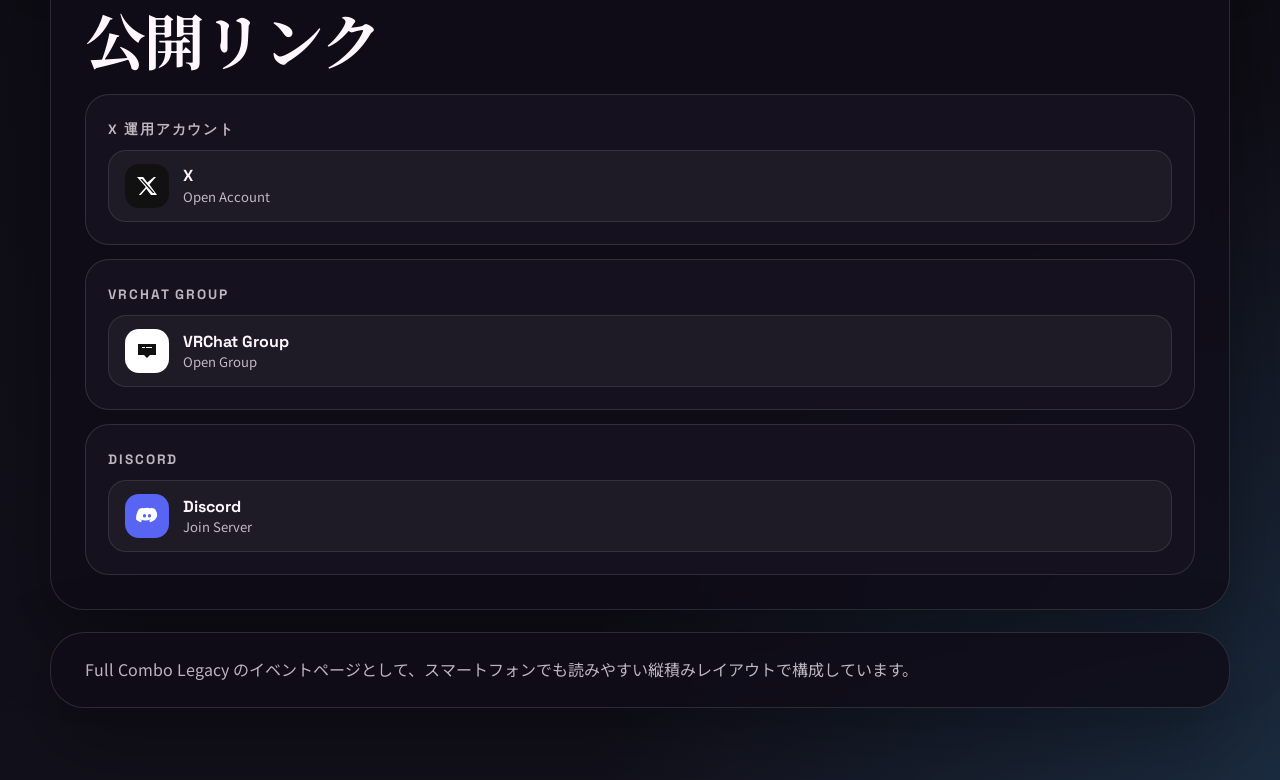
==== commit 4866eadc: "Restore event hero label without heading tag" ====
--- a/full-combo-legacy.html
+++ b/full-combo-legacy.html
@@ -42,6 +42,7 @@
               />
             </div>
             <p class="eyebrow">VRDJ Event</p>
+            <p class="hero-heading">音ゲー中心の VRDJ Event</p>
             <p class="hero-subtitle">Neon Magenta / VRChat / DJ Event</p>
             <p class="hero-subtitle">#VRC_FCL</p>
             <p class="hero-text">
--- a/events.css
+++ b/events.css
@@ -238,6 +238,7 @@
 }
 
 .hero-subtitle,
+.hero-heading,
 .hero-text,
 .meta-card strong,
 .section p,
@@ -246,6 +247,16 @@
 .placeholder-text {
   margin: 0;
   line-height: 1.85;
+}
+
+.hero-heading {
+  margin: 0;
+  font-family: "Noto Serif JP", serif;
+  font-size: clamp(1.8rem, 5vw, 3.2rem);
+  font-weight: 700;
+  line-height: 1.15;
+  letter-spacing: -0.03em;
+  color: var(--ink);
 }
 
 .hero-subtitle {
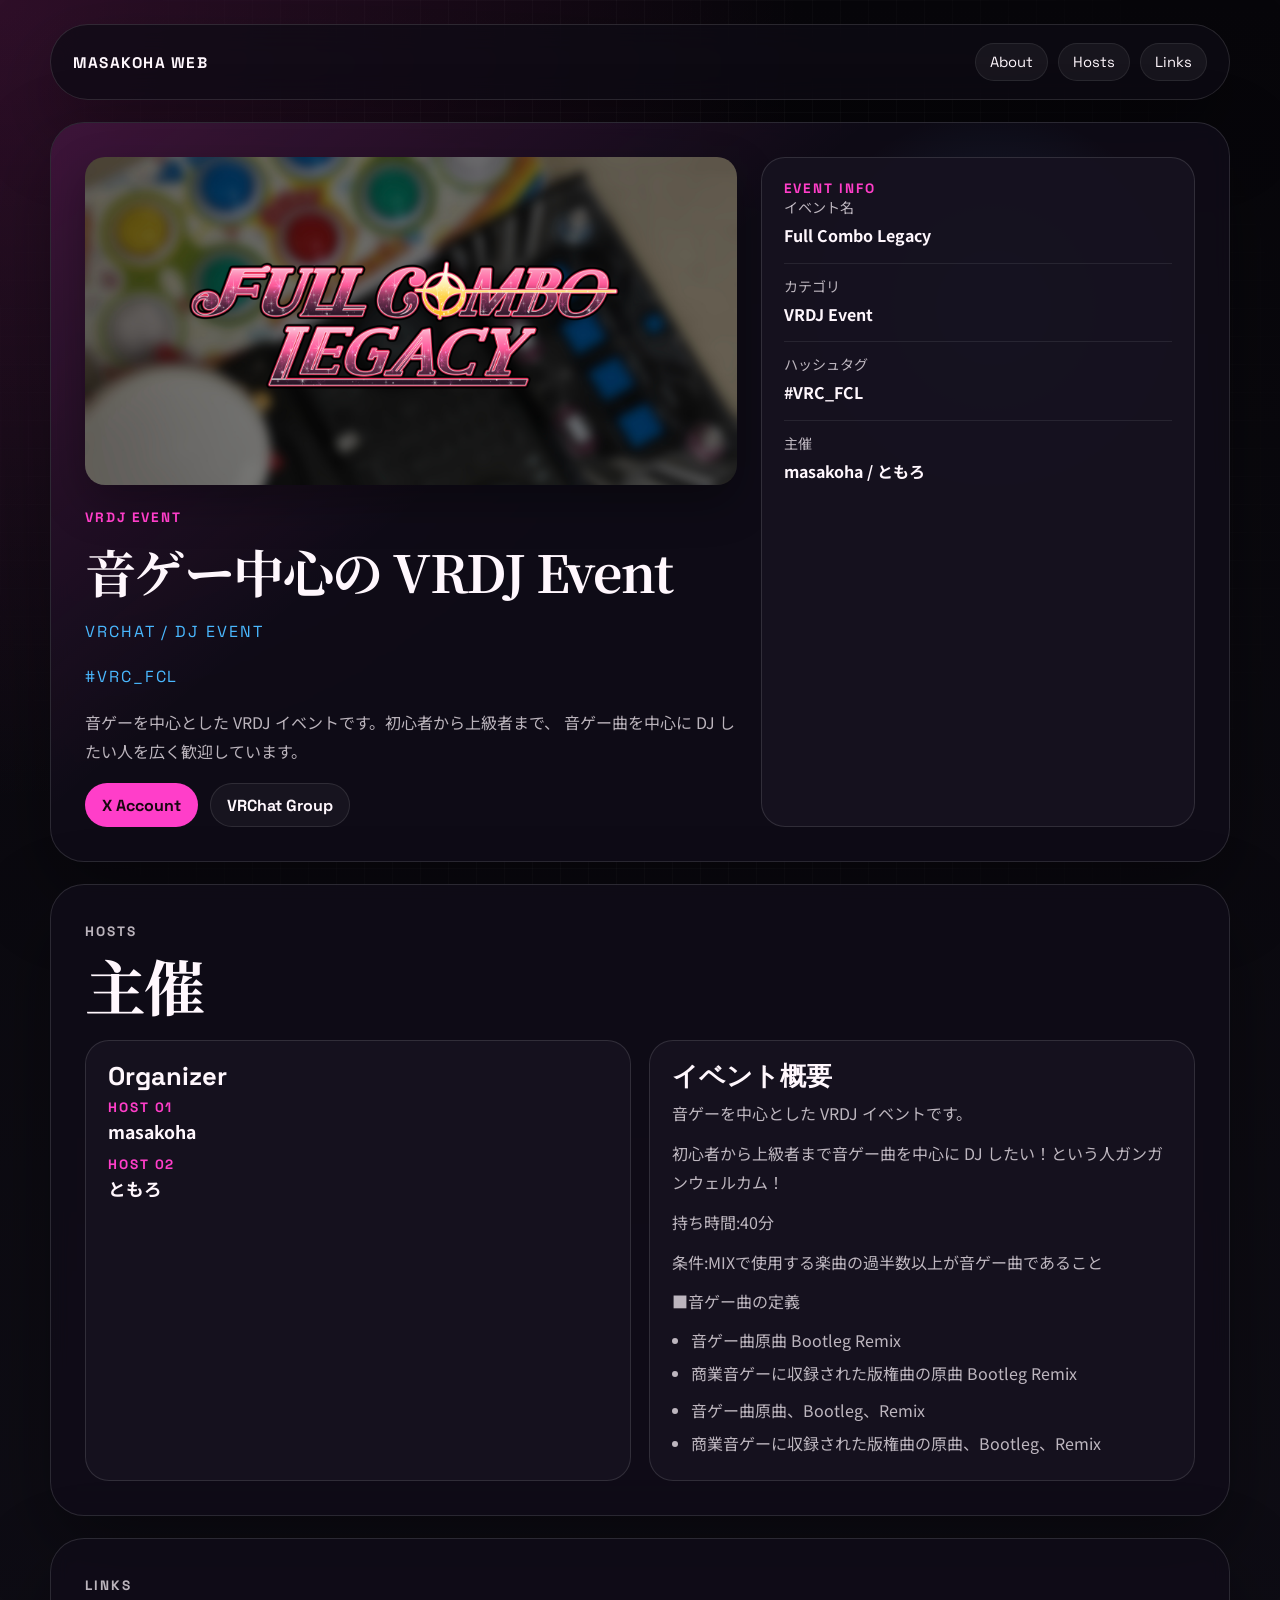
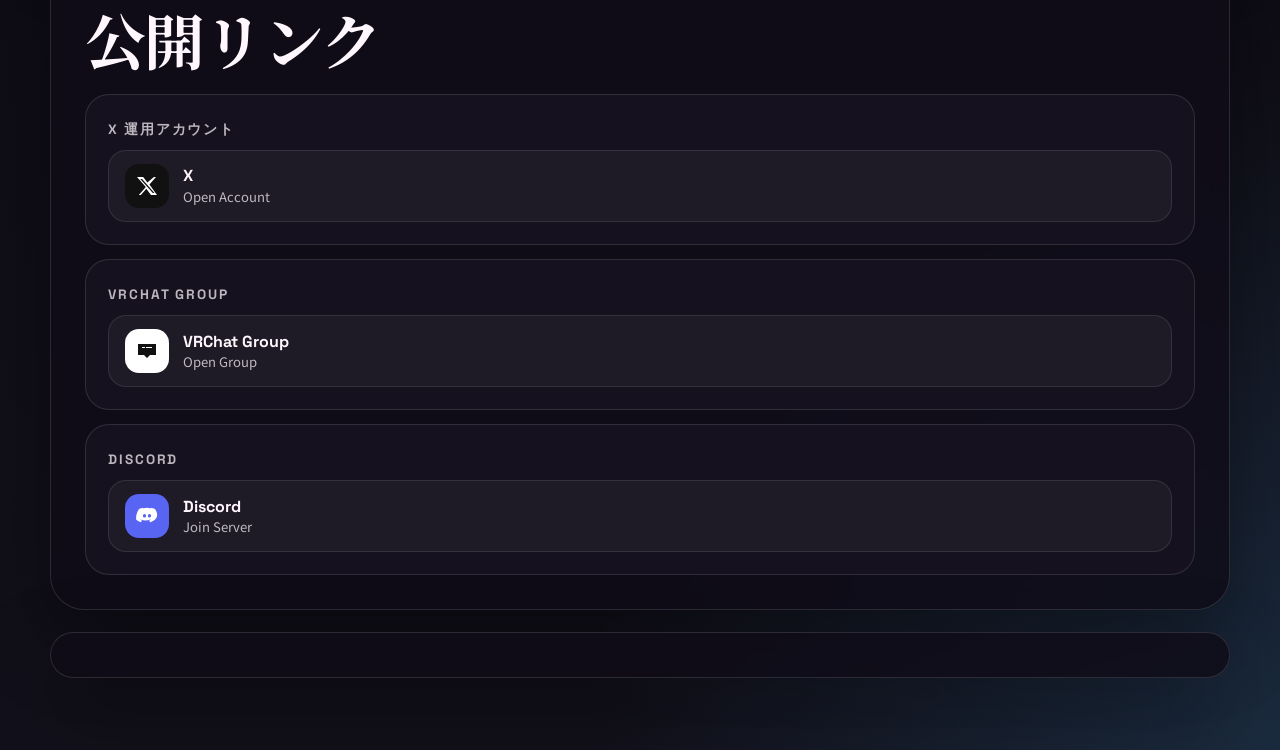
==== commit 43f7f965: "Trim full combo legacy footer copy" ====
--- a/full-combo-legacy.html
+++ b/full-combo-legacy.html
@@ -43,7 +43,7 @@
             </div>
             <p class="eyebrow">VRDJ Event</p>
             <p class="hero-heading">音ゲー中心の VRDJ Event</p>
-            <p class="hero-subtitle">Neon Magenta / VRChat / DJ Event</p>
+            <p class="hero-subtitle">VRChat / DJ Event</p>
             <p class="hero-subtitle">#VRC_FCL</p>
             <p class="hero-text">
               音ゲーを中心とした VRDJ イベントです。初心者から上級者まで、
@@ -171,9 +171,7 @@
         </section>
       </main>
 
-      <footer class="footer reveal">
-        <p>Full Combo Legacy のイベントページとして、スマートフォンでも読みやすい縦積みレイアウトで構成しています。</p>
-      </footer>
+      <footer class="footer reveal"></footer>
     </div>
 
     <script src="./script.js"></script>
